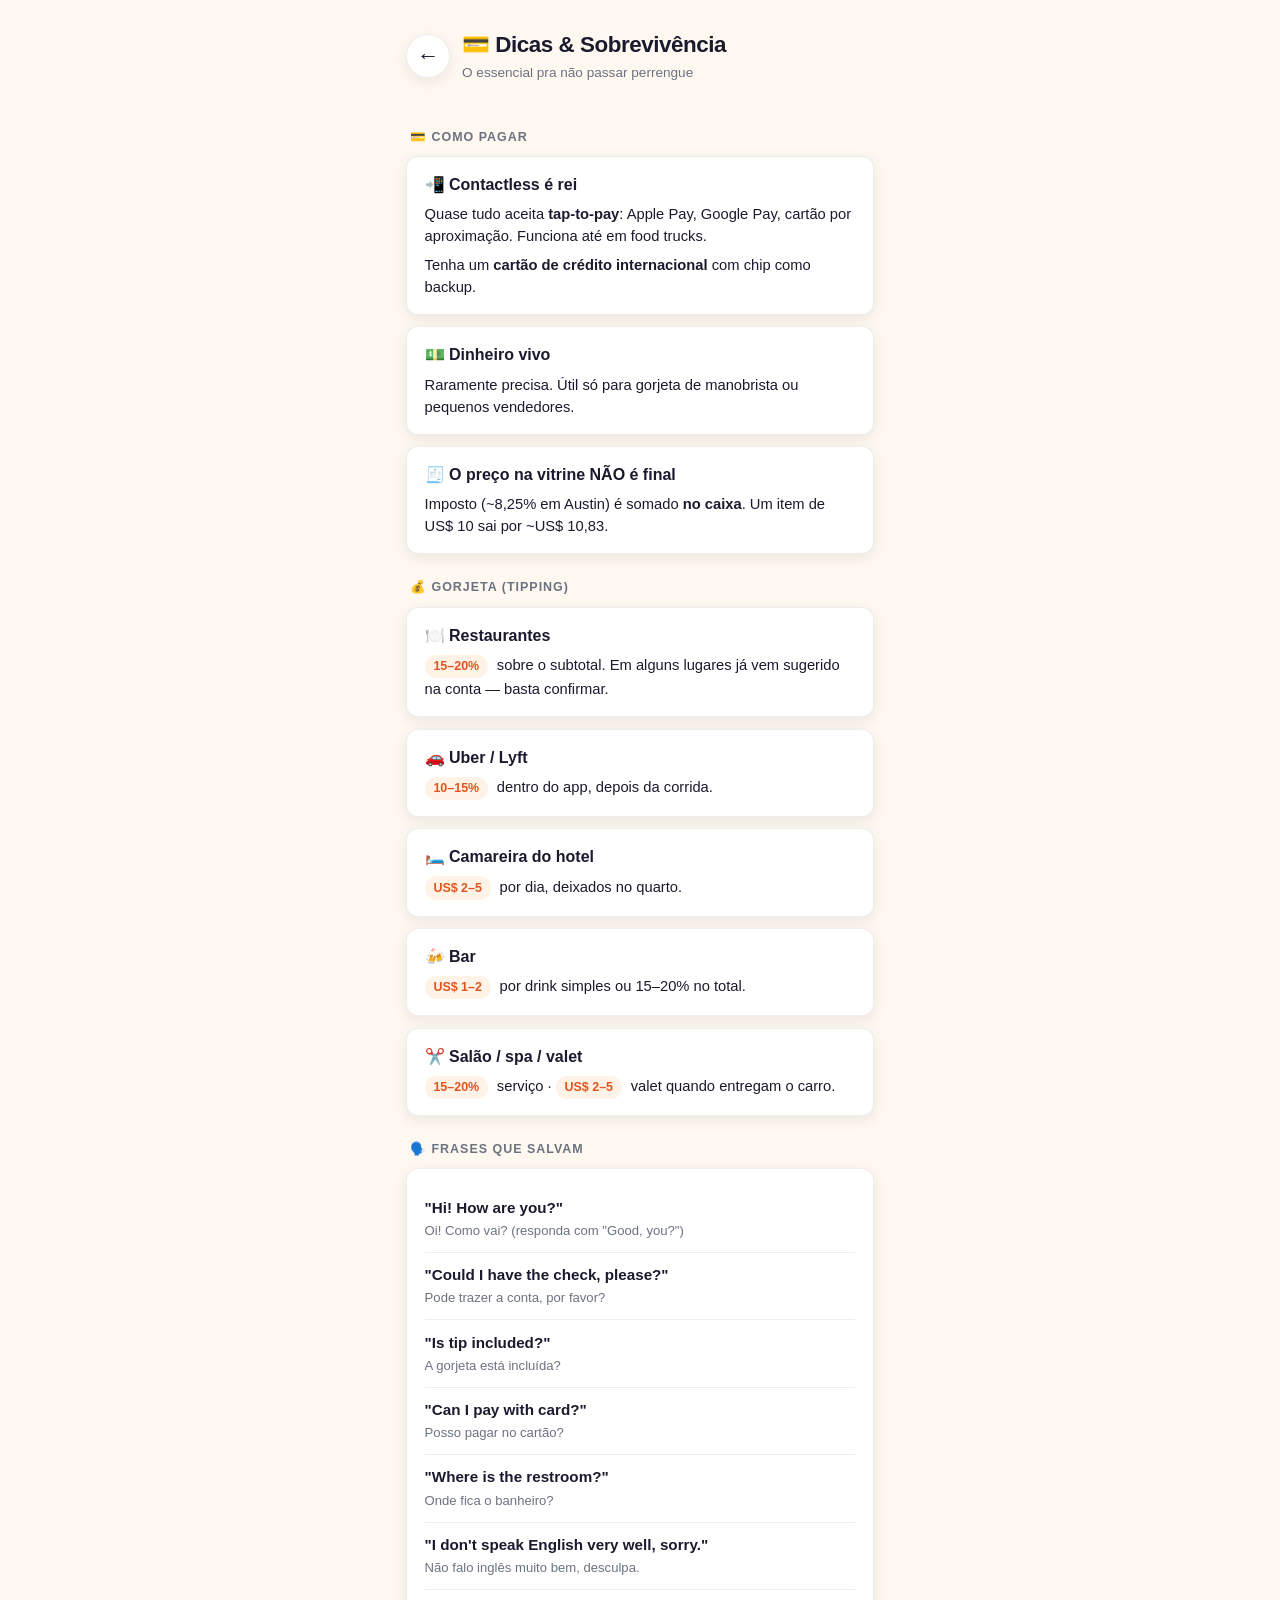
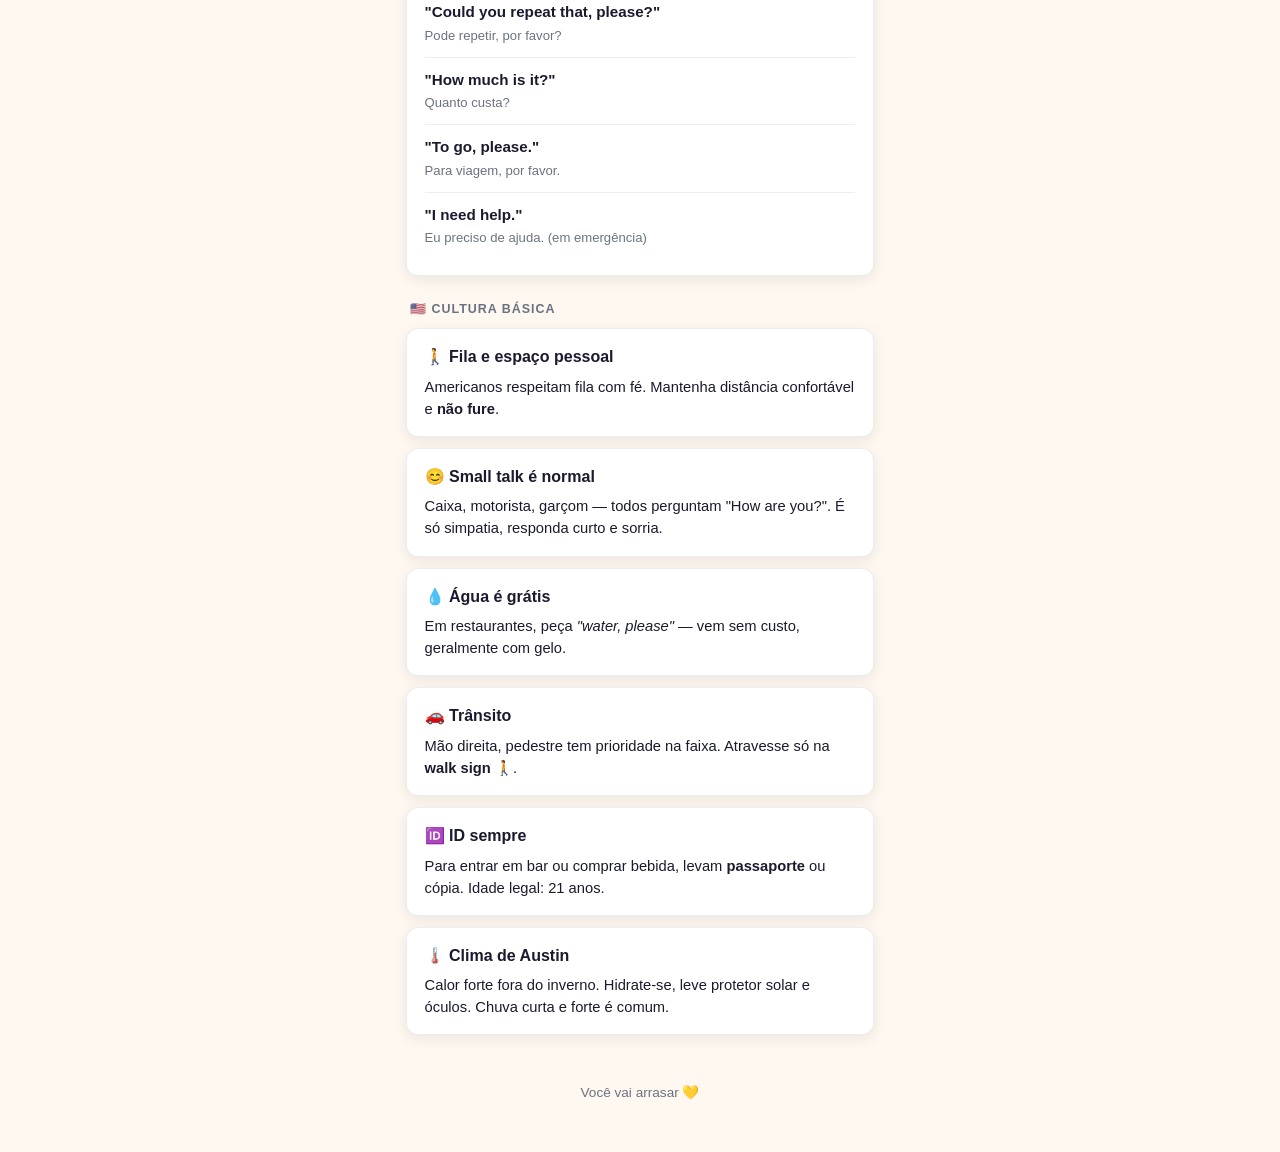
==== pages/dicas.html @ 213bc2c5 "first commit" ====
<!DOCTYPE html>
<html lang="pt-BR">
<head>
  <meta charset="UTF-8" />
  <meta name="viewport" content="width=device-width, initial-scale=1.0, viewport-fit=cover" />
  <meta name="theme-color" content="#FF6B35" media="(prefers-color-scheme: light)" />
  <meta name="theme-color" content="#0F1419" media="(prefers-color-scheme: dark)" />
  <title>Dicas & Sobrevivência — Maize em Austin</title>
  <link rel="stylesheet" href="../styles.css" />
</head>
<body>
  <main class="container">
    <header class="page-header">
      <a href="../index.html" class="back-btn" aria-label="Voltar">←</a>
      <div>
        <h1 class="page-title">💳 Dicas & Sobrevivência</h1>
        <p class="page-subtitle">O essencial pra não passar perrengue</p>
      </div>
    </header>

    <h2 class="section-title">💳 Como pagar</h2>
    <div class="info-card">
      <h3>📲 Contactless é rei</h3>
      <p>Quase tudo aceita <strong>tap-to-pay</strong>: Apple Pay, Google Pay, cartão por aproximação. Funciona até em food trucks.</p>
      <p>Tenha um <strong>cartão de crédito internacional</strong> com chip como backup.</p>
    </div>
    <div class="info-card">
      <h3>💵 Dinheiro vivo</h3>
      <p>Raramente precisa. Útil só para gorjeta de manobrista ou pequenos vendedores.</p>
    </div>
    <div class="info-card">
      <h3>🧾 O preço na vitrine NÃO é final</h3>
      <p>Imposto (~8,25% em Austin) é somado <strong>no caixa</strong>. Um item de US$ 10 sai por ~US$ 10,83.</p>
    </div>

    <h2 class="section-title">💰 Gorjeta (tipping)</h2>
    <div class="info-card">
      <h3>🍽️ Restaurantes</h3>
      <p><span class="badge">15–20%</span> sobre o subtotal. Em alguns lugares já vem sugerido na conta — basta confirmar.</p>
    </div>
    <div class="info-card">
      <h3>🚗 Uber / Lyft</h3>
      <p><span class="badge">10–15%</span> dentro do app, depois da corrida.</p>
    </div>
    <div class="info-card">
      <h3>🛏️ Camareira do hotel</h3>
      <p><span class="badge">US$ 2–5</span> por dia, deixados no quarto.</p>
    </div>
    <div class="info-card">
      <h3>🍻 Bar</h3>
      <p><span class="badge">US$ 1–2</span> por drink simples ou 15–20% no total.</p>
    </div>
    <div class="info-card">
      <h3>✂️ Salão / spa / valet</h3>
      <p><span class="badge">15–20%</span> serviço · <span class="badge">US$ 2–5</span> valet quando entregam o carro.</p>
    </div>

    <h2 class="section-title">🗣️ Frases que salvam</h2>
    <div class="info-card">
      <div class="phrase">
        <span class="phrase-en">"Hi! How are you?"</span>
        <span class="phrase-pt">Oi! Como vai? (responda com "Good, you?")</span>
      </div>
      <div class="phrase">
        <span class="phrase-en">"Could I have the check, please?"</span>
        <span class="phrase-pt">Pode trazer a conta, por favor?</span>
      </div>
      <div class="phrase">
        <span class="phrase-en">"Is tip included?"</span>
        <span class="phrase-pt">A gorjeta está incluída?</span>
      </div>
      <div class="phrase">
        <span class="phrase-en">"Can I pay with card?"</span>
        <span class="phrase-pt">Posso pagar no cartão?</span>
      </div>
      <div class="phrase">
        <span class="phrase-en">"Where is the restroom?"</span>
        <span class="phrase-pt">Onde fica o banheiro?</span>
      </div>
      <div class="phrase">
        <span class="phrase-en">"I don't speak English very well, sorry."</span>
        <span class="phrase-pt">Não falo inglês muito bem, desculpa.</span>
      </div>
      <div class="phrase">
        <span class="phrase-en">"Could you repeat that, please?"</span>
        <span class="phrase-pt">Pode repetir, por favor?</span>
      </div>
      <div class="phrase">
        <span class="phrase-en">"How much is it?"</span>
        <span class="phrase-pt">Quanto custa?</span>
      </div>
      <div class="phrase">
        <span class="phrase-en">"To go, please."</span>
        <span class="phrase-pt">Para viagem, por favor.</span>
      </div>
      <div class="phrase">
        <span class="phrase-en">"I need help."</span>
        <span class="phrase-pt">Eu preciso de ajuda. (em emergência)</span>
      </div>
    </div>

    <h2 class="section-title">🇺🇸 Cultura básica</h2>
    <div class="info-card">
      <h3>🚶 Fila e espaço pessoal</h3>
      <p>Americanos respeitam fila com fé. Mantenha distância confortável e <strong>não fure</strong>.</p>
    </div>
    <div class="info-card">
      <h3>😊 Small talk é normal</h3>
      <p>Caixa, motorista, garçom — todos perguntam "How are you?". É só simpatia, responda curto e sorria.</p>
    </div>
    <div class="info-card">
      <h3>💧 Água é grátis</h3>
      <p>Em restaurantes, peça <em>"water, please"</em> — vem sem custo, geralmente com gelo.</p>
    </div>
    <div class="info-card">
      <h3>🚗 Trânsito</h3>
      <p>Mão direita, pedestre tem prioridade na faixa. Atravesse só na <strong>walk sign</strong> 🚶.</p>
    </div>
    <div class="info-card">
      <h3>🆔 ID sempre</h3>
      <p>Para entrar em bar ou comprar bebida, levam <strong>passaporte</strong> ou cópia. Idade legal: 21 anos.</p>
    </div>
    <div class="info-card">
      <h3>🌡️ Clima de Austin</h3>
      <p>Calor forte fora do inverno. Hidrate-se, leve protetor solar e óculos. Chuva curta e forte é comum.</p>
    </div>

    <footer class="footer">Você vai arrasar 💛</footer>
  </main>
  <script src="../script.js"></script>
</body>
</html>
---- styles.css ----
/* ================================
   Maize em Austin — estilo base
   Mobile-first · Galaxy A54 friendly
   ================================ */

:root {
  --primary: #ff6b35;
  --primary-dark: #e0551f;
  --blue: #0d3b66;
  --yellow: #ffb627;
  --green: #06a77d;
  --red: #ef233c;

  --bg: #fff8f0;
  --surface: #ffffff;
  --surface-2: #fef3e6;
  --text: #1a1a2e;
  --muted: #6b7280;
  --border: rgba(26, 26, 46, 0.08);
  --shadow: 0 4px 14px rgba(26, 26, 46, 0.08);
  --shadow-lg: 0 10px 28px rgba(26, 26, 46, 0.12);

  --radius: 18px;
  --radius-sm: 12px;
  --space: 1rem;
}

@media (prefers-color-scheme: dark) {
  :root {
    --bg: #0f1419;
    --surface: #1a2028;
    --surface-2: #232b36;
    --text: #f5f5f5;
    --muted: #9ca3af;
    --border: rgba(255, 255, 255, 0.08);
    --shadow: 0 4px 14px rgba(0, 0, 0, 0.4);
    --shadow-lg: 0 10px 28px rgba(0, 0, 0, 0.5);
  }
}

* {
  box-sizing: border-box;
  margin: 0;
  padding: 0;
}

html {
  -webkit-tap-highlight-color: transparent;
  -webkit-text-size-adjust: 100%;
}

body {
  font-family: -apple-system, BlinkMacSystemFont, "Segoe UI", Roboto, "Helvetica Neue", Arial, sans-serif;
  background: var(--bg);
  color: var(--text);
  line-height: 1.5;
  min-height: 100vh;
  min-height: 100dvh;
  padding: env(safe-area-inset-top) env(safe-area-inset-right) env(safe-area-inset-bottom) env(safe-area-inset-left);
}

.container {
  max-width: 500px;
  margin: 0 auto;
  padding: 1.25rem 1rem 2rem;
}

/* ========== HERO ========== */
.hero {
  text-align: center;
  padding: 1.5rem 0.5rem 2rem;
  background: linear-gradient(135deg, var(--primary) 0%, var(--yellow) 100%);
  border-radius: var(--radius);
  margin-bottom: 1.5rem;
  color: #fff;
  box-shadow: var(--shadow);
  position: relative;
  overflow: hidden;
}

.hero::before {
  content: "";
  position: absolute;
  inset: 0;
  background: radial-gradient(circle at 80% 20%, rgba(255, 255, 255, 0.25), transparent 50%);
  pointer-events: none;
}

.hero-wave {
  font-size: 2.5rem;
  margin-bottom: 0.5rem;
  filter: drop-shadow(0 2px 8px rgba(0, 0, 0, 0.15));
}

.hero-title {
  font-size: 1.65rem;
  font-weight: 800;
  letter-spacing: -0.02em;
  text-shadow: 0 2px 6px rgba(0, 0, 0, 0.15);
}

.hero-subtitle {
  font-size: 1rem;
  opacity: 0.95;
  margin-top: 0.25rem;
  font-weight: 500;
}

/* ========== GRID 2x2 ========== */
.grid {
  display: grid;
  grid-template-columns: 1fr 1fr;
  gap: 0.9rem;
  margin-bottom: 1.25rem;
}

.card {
  background: var(--surface);
  border: 1px solid var(--border);
  border-radius: var(--radius);
  padding: 1.25rem 0.9rem;
  text-decoration: none;
  color: var(--text);
  display: flex;
  flex-direction: column;
  align-items: flex-start;
  justify-content: flex-end;
  min-height: 140px;
  box-shadow: var(--shadow);
  transition: transform 0.15s ease, box-shadow 0.15s ease;
  position: relative;
  overflow: hidden;
}

.card::after {
  content: "";
  position: absolute;
  top: 0; right: 0;
  width: 90px;
  height: 90px;
  background: radial-gradient(circle, currentColor 0%, transparent 70%);
  opacity: 0.08;
  pointer-events: none;
}

.card:active {
  transform: scale(0.97);
  box-shadow: var(--shadow-lg);
}

.card-icon {
  font-size: 2.2rem;
  margin-bottom: 0.5rem;
  line-height: 1;
}

.card-title {
  font-weight: 700;
  font-size: 1rem;
  letter-spacing: -0.01em;
}

.card-sub {
  font-size: 0.8rem;
  color: var(--muted);
  margin-top: 0.15rem;
}

.card-uber { color: #000; }
.card-places { color: var(--green); }
.card-emergency { color: var(--red); }
.card-tips { color: var(--blue); }
@media (prefers-color-scheme: dark) {
  .card-uber { color: #fff; }
  .card-tips { color: #5ba8ff; }
}

/* ========== BOTÃO FULL ========== */
.btn-full {
  display: flex;
  align-items: center;
  justify-content: center;
  gap: 0.5rem;
  width: 100%;
  padding: 1.1rem;
  background: linear-gradient(135deg, var(--blue) 0%, #1a5490 100%);
  color: #fff;
  text-decoration: none;
  border-radius: var(--radius);
  font-weight: 700;
  font-size: 1.05rem;
  box-shadow: var(--shadow);
  transition: transform 0.15s ease;
}

.btn-full:active {
  transform: scale(0.98);
}

/* ========== FOOTER ========== */
.footer {
  text-align: center;
  color: var(--muted);
  font-size: 0.85rem;
  margin-top: 2rem;
  padding: 1rem 0;
}

/* ================================
   PÁGINAS INTERNAS
   ================================ */
.page-header {
  display: flex;
  align-items: center;
  gap: 0.75rem;
  padding: 0.5rem 0 1.25rem;
  margin-bottom: 0.5rem;
}

.back-btn {
  display: inline-flex;
  align-items: center;
  justify-content: center;
  width: 44px;
  height: 44px;
  border-radius: 50%;
  background: var(--surface);
  color: var(--text);
  text-decoration: none;
  font-size: 1.4rem;
  border: 1px solid var(--border);
  box-shadow: var(--shadow);
  flex-shrink: 0;
}

.back-btn:active { transform: scale(0.92); }

.page-title {
  font-size: 1.4rem;
  font-weight: 800;
  letter-spacing: -0.02em;
}

.page-subtitle {
  font-size: 0.85rem;
  color: var(--muted);
  margin-top: 0.1rem;
}

.section-title {
  font-size: 0.78rem;
  font-weight: 700;
  text-transform: uppercase;
  letter-spacing: 0.08em;
  color: var(--muted);
  margin: 1.5rem 0 0.6rem;
  padding-left: 0.25rem;
}

/* Lista de itens (Uber/Lugares/Emergência) */
.list {
  display: flex;
  flex-direction: column;
  gap: 0.6rem;
}

.list-item {
  display: flex;
  align-items: center;
  gap: 0.85rem;
  background: var(--surface);
  border: 1px solid var(--border);
  border-radius: var(--radius-sm);
  padding: 0.95rem 1rem;
  text-decoration: none;
  color: var(--text);
  box-shadow: var(--shadow);
  transition: transform 0.12s ease;
}

.list-item:active { transform: scale(0.98); }

.list-icon {
  font-size: 1.6rem;
  flex-shrink: 0;
  width: 42px;
  height: 42px;
  display: flex;
  align-items: center;
  justify-content: center;
  background: var(--surface-2);
  border-radius: 12px;
}

.list-content {
  flex: 1;
  min-width: 0;
}

.list-title {
  font-weight: 600;
  font-size: 0.98rem;
  display: block;
}

.list-desc {
  font-size: 0.82rem;
  color: var(--muted);
  display: block;
  margin-top: 0.1rem;
}

.list-arrow {
  color: var(--muted);
  font-size: 1.2rem;
  flex-shrink: 0;
}

/* Botão de chamada de emergência (CTA grande) */
.call-btn {
  display: flex;
  flex-direction: column;
  align-items: center;
  justify-content: center;
  gap: 0.25rem;
  padding: 1.6rem 1rem;
  background: var(--red);
  color: #fff;
  text-decoration: none;
  border-radius: var(--radius);
  font-weight: 800;
  font-size: 1.5rem;
  box-shadow: 0 8px 24px rgba(239, 35, 60, 0.3);
  margin-bottom: 1rem;
  transition: transform 0.12s ease;
}

.call-btn:active { transform: scale(0.97); }

.call-btn-sub {
  font-size: 0.85rem;
  font-weight: 500;
  opacity: 0.95;
}

.call-btn.secondary {
  background: var(--blue);
  box-shadow: 0 6px 18px rgba(13, 59, 102, 0.25);
  font-size: 1.1rem;
  padding: 1.2rem 1rem;
}

/* Cards de conteúdo (Dicas) */
.info-card {
  background: var(--surface);
  border: 1px solid var(--border);
  border-radius: var(--radius-sm);
  padding: 1rem 1.1rem;
  box-shadow: var(--shadow);
  margin-bottom: 0.7rem;
}

.info-card h3 {
  font-size: 1rem;
  margin-bottom: 0.4rem;
  display: flex;
  align-items: center;
  gap: 0.4rem;
}

.info-card p {
  font-size: 0.92rem;
  color: var(--text);
  margin-bottom: 0.4rem;
}

.info-card p:last-child { margin-bottom: 0; }

.info-card ul {
  margin-left: 1.1rem;
  font-size: 0.92rem;
}

.info-card li { margin-bottom: 0.25rem; }

.info-card .badge {
  display: inline-block;
  background: var(--surface-2);
  color: var(--primary-dark);
  padding: 0.15rem 0.55rem;
  border-radius: 999px;
  font-size: 0.78rem;
  font-weight: 700;
  margin-right: 0.3rem;
}
@media (prefers-color-scheme: dark) {
  .info-card .badge { color: var(--yellow); }
}

/* Frases EN/PT */
.phrase {
  display: flex;
  flex-direction: column;
  padding: 0.7rem 0;
  border-bottom: 1px solid var(--border);
}
.phrase:last-child { border-bottom: none; }
.phrase-en {
  font-weight: 600;
  font-size: 0.95rem;
}
.phrase-pt {
  font-size: 0.82rem;
  color: var(--muted);
  margin-top: 0.1rem;
}

/* Roteiro */
.routine-block {
  background: var(--surface);
  border: 1px solid var(--border);
  border-radius: var(--radius-sm);
  padding: 1rem;
  margin-bottom: 0.8rem;
  box-shadow: var(--shadow);
}

.routine-block label {
  display: flex;
  align-items: center;
  gap: 0.5rem;
  font-weight: 700;
  font-size: 1rem;
  margin-bottom: 0.5rem;
}

.routine-block textarea {
  width: 100%;
  min-height: 90px;
  padding: 0.75rem;
  border: 1px solid var(--border);
  border-radius: var(--radius-sm);
  background: var(--bg);
  color: var(--text);
  font-family: inherit;
  font-size: 0.95rem;
  resize: vertical;
}

.routine-block textarea:focus {
  outline: 2px solid var(--primary);
  outline-offset: 1px;
}

.routine-actions {
  display: flex;
  gap: 0.6rem;
  margin-top: 0.5rem;
}

.btn {
  flex: 1;
  padding: 0.85rem;
  border: none;
  border-radius: var(--radius-sm);
  font-weight: 700;
  font-size: 0.95rem;
  cursor: pointer;
  transition: transform 0.12s ease;
  font-family: inherit;
}
.btn:active { transform: scale(0.97); }

.btn-primary {
  background: var(--primary);
  color: #fff;
}

.btn-ghost {
  background: var(--surface);
  color: var(--text);
  border: 1px solid var(--border);
}

.toast {
  position: fixed;
  bottom: 1.5rem;
  left: 50%;
  transform: translateX(-50%) translateY(120%);
  background: var(--text);
  color: var(--bg);
  padding: 0.75rem 1.25rem;
  border-radius: 999px;
  font-size: 0.9rem;
  font-weight: 600;
  box-shadow: var(--shadow-lg);
  transition: transform 0.3s ease;
  z-index: 100;
}
.toast.show {
  transform: translateX(-50%) translateY(0);
}
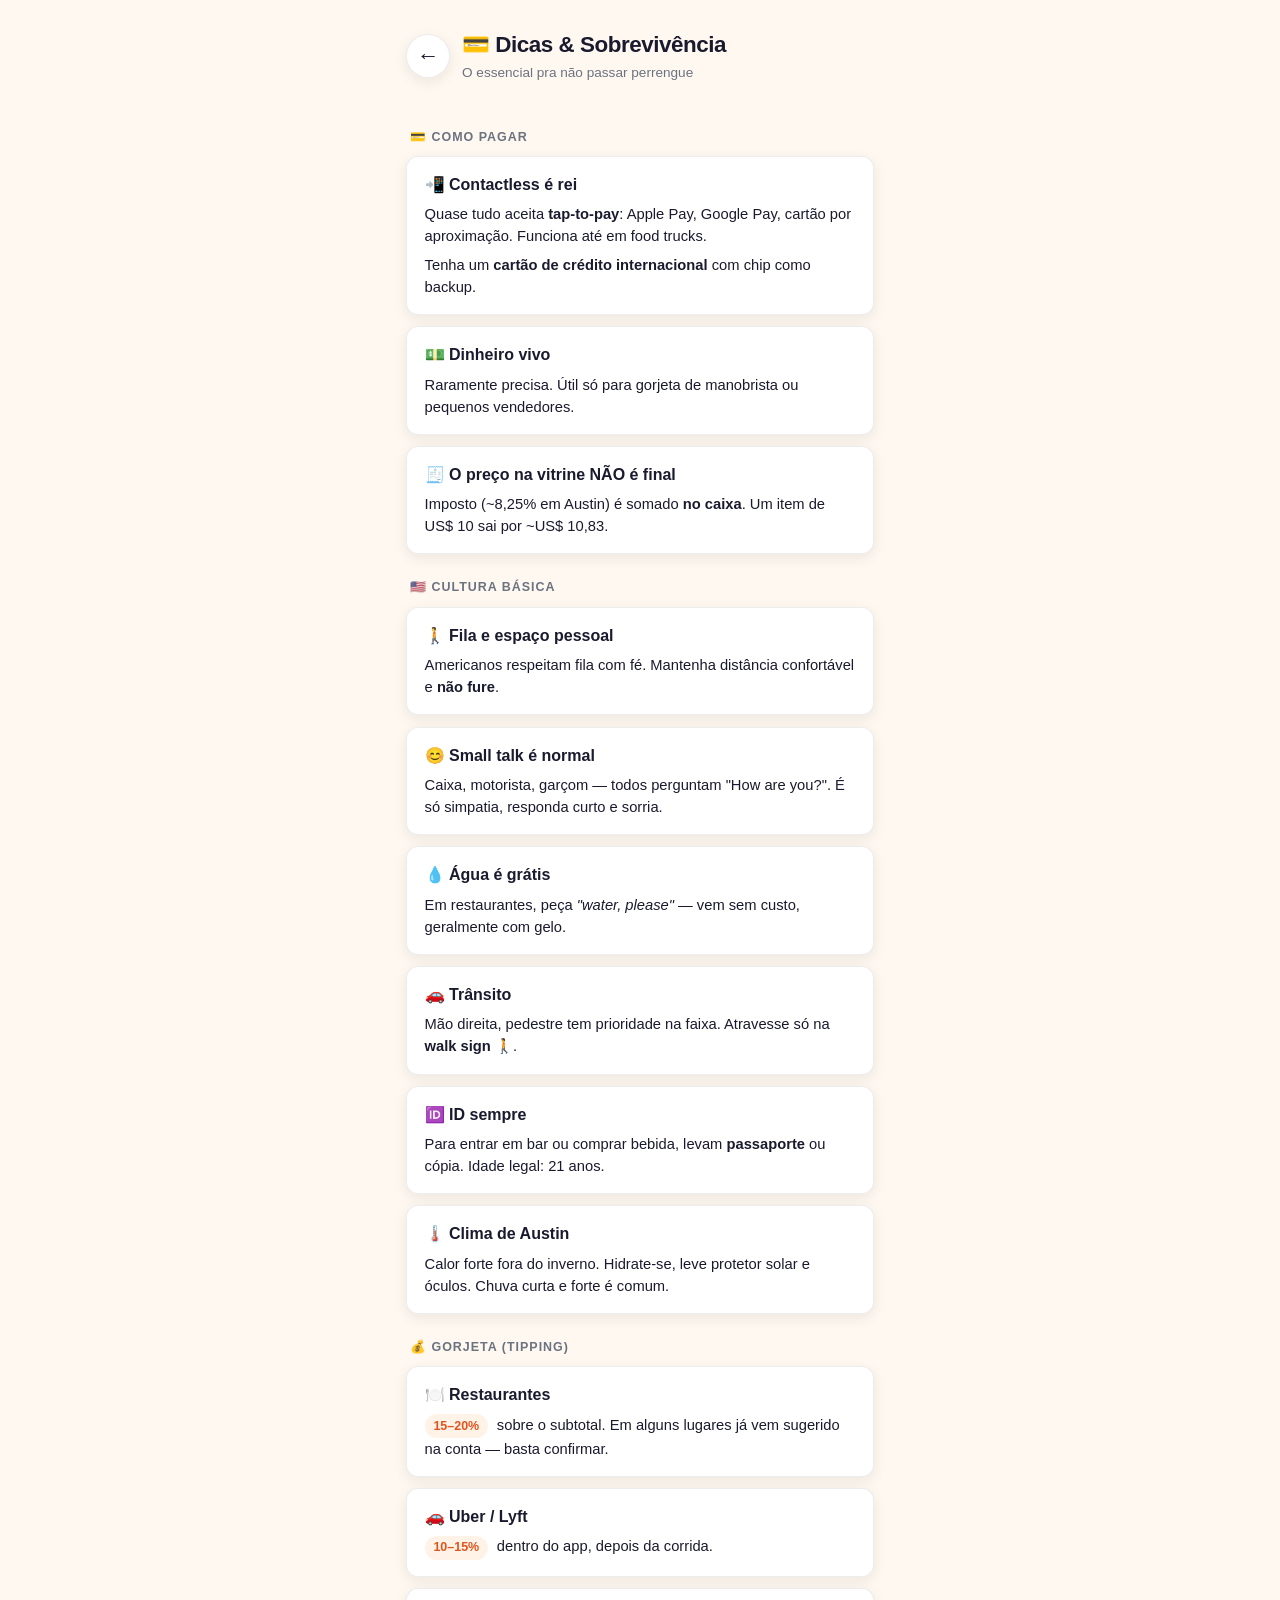
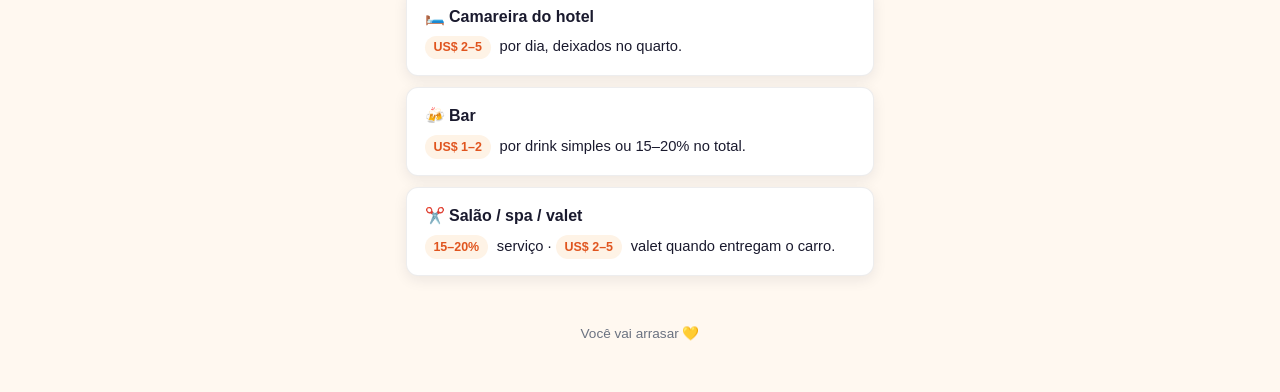
==== commit a6e0c637: "novos lugares v1.1" ====
--- a/pages/dicas.html
+++ b/pages/dicas.html
@@ -33,72 +33,6 @@
       <p>Imposto (~8,25% em Austin) é somado <strong>no caixa</strong>. Um item de US$ 10 sai por ~US$ 10,83.</p>
     </div>
 
-    <h2 class="section-title">💰 Gorjeta (tipping)</h2>
-    <div class="info-card">
-      <h3>🍽️ Restaurantes</h3>
-      <p><span class="badge">15–20%</span> sobre o subtotal. Em alguns lugares já vem sugerido na conta — basta confirmar.</p>
-    </div>
-    <div class="info-card">
-      <h3>🚗 Uber / Lyft</h3>
-      <p><span class="badge">10–15%</span> dentro do app, depois da corrida.</p>
-    </div>
-    <div class="info-card">
-      <h3>🛏️ Camareira do hotel</h3>
-      <p><span class="badge">US$ 2–5</span> por dia, deixados no quarto.</p>
-    </div>
-    <div class="info-card">
-      <h3>🍻 Bar</h3>
-      <p><span class="badge">US$ 1–2</span> por drink simples ou 15–20% no total.</p>
-    </div>
-    <div class="info-card">
-      <h3>✂️ Salão / spa / valet</h3>
-      <p><span class="badge">15–20%</span> serviço · <span class="badge">US$ 2–5</span> valet quando entregam o carro.</p>
-    </div>
-
-    <h2 class="section-title">🗣️ Frases que salvam</h2>
-    <div class="info-card">
-      <div class="phrase">
-        <span class="phrase-en">"Hi! How are you?"</span>
-        <span class="phrase-pt">Oi! Como vai? (responda com "Good, you?")</span>
-      </div>
-      <div class="phrase">
-        <span class="phrase-en">"Could I have the check, please?"</span>
-        <span class="phrase-pt">Pode trazer a conta, por favor?</span>
-      </div>
-      <div class="phrase">
-        <span class="phrase-en">"Is tip included?"</span>
-        <span class="phrase-pt">A gorjeta está incluída?</span>
-      </div>
-      <div class="phrase">
-        <span class="phrase-en">"Can I pay with card?"</span>
-        <span class="phrase-pt">Posso pagar no cartão?</span>
-      </div>
-      <div class="phrase">
-        <span class="phrase-en">"Where is the restroom?"</span>
-        <span class="phrase-pt">Onde fica o banheiro?</span>
-      </div>
-      <div class="phrase">
-        <span class="phrase-en">"I don't speak English very well, sorry."</span>
-        <span class="phrase-pt">Não falo inglês muito bem, desculpa.</span>
-      </div>
-      <div class="phrase">
-        <span class="phrase-en">"Could you repeat that, please?"</span>
-        <span class="phrase-pt">Pode repetir, por favor?</span>
-      </div>
-      <div class="phrase">
-        <span class="phrase-en">"How much is it?"</span>
-        <span class="phrase-pt">Quanto custa?</span>
-      </div>
-      <div class="phrase">
-        <span class="phrase-en">"To go, please."</span>
-        <span class="phrase-pt">Para viagem, por favor.</span>
-      </div>
-      <div class="phrase">
-        <span class="phrase-en">"I need help."</span>
-        <span class="phrase-pt">Eu preciso de ajuda. (em emergência)</span>
-      </div>
-    </div>
-
     <h2 class="section-title">🇺🇸 Cultura básica</h2>
     <div class="info-card">
       <h3>🚶 Fila e espaço pessoal</h3>
@@ -125,6 +59,28 @@
       <p>Calor forte fora do inverno. Hidrate-se, leve protetor solar e óculos. Chuva curta e forte é comum.</p>
     </div>
 
+    <h2 class="section-title">💰 Gorjeta (tipping)</h2>
+    <div class="info-card">
+      <h3>🍽️ Restaurantes</h3>
+      <p><span class="badge">15–20%</span> sobre o subtotal. Em alguns lugares já vem sugerido na conta — basta confirmar.</p>
+    </div>
+    <div class="info-card">
+      <h3>🚗 Uber / Lyft</h3>
+      <p><span class="badge">10–15%</span> dentro do app, depois da corrida.</p>
+    </div>
+    <div class="info-card">
+      <h3>🛏️ Camareira do hotel</h3>
+      <p><span class="badge">US$ 2–5</span> por dia, deixados no quarto.</p>
+    </div>
+    <div class="info-card">
+      <h3>🍻 Bar</h3>
+      <p><span class="badge">US$ 1–2</span> por drink simples ou 15–20% no total.</p>
+    </div>
+    <div class="info-card">
+      <h3>✂️ Salão / spa / valet</h3>
+      <p><span class="badge">15–20%</span> serviço · <span class="badge">US$ 2–5</span> valet quando entregam o carro.</p>
+    </div>
+
     <footer class="footer">Você vai arrasar 💛</footer>
   </main>
   <script src="../script.js"></script>
